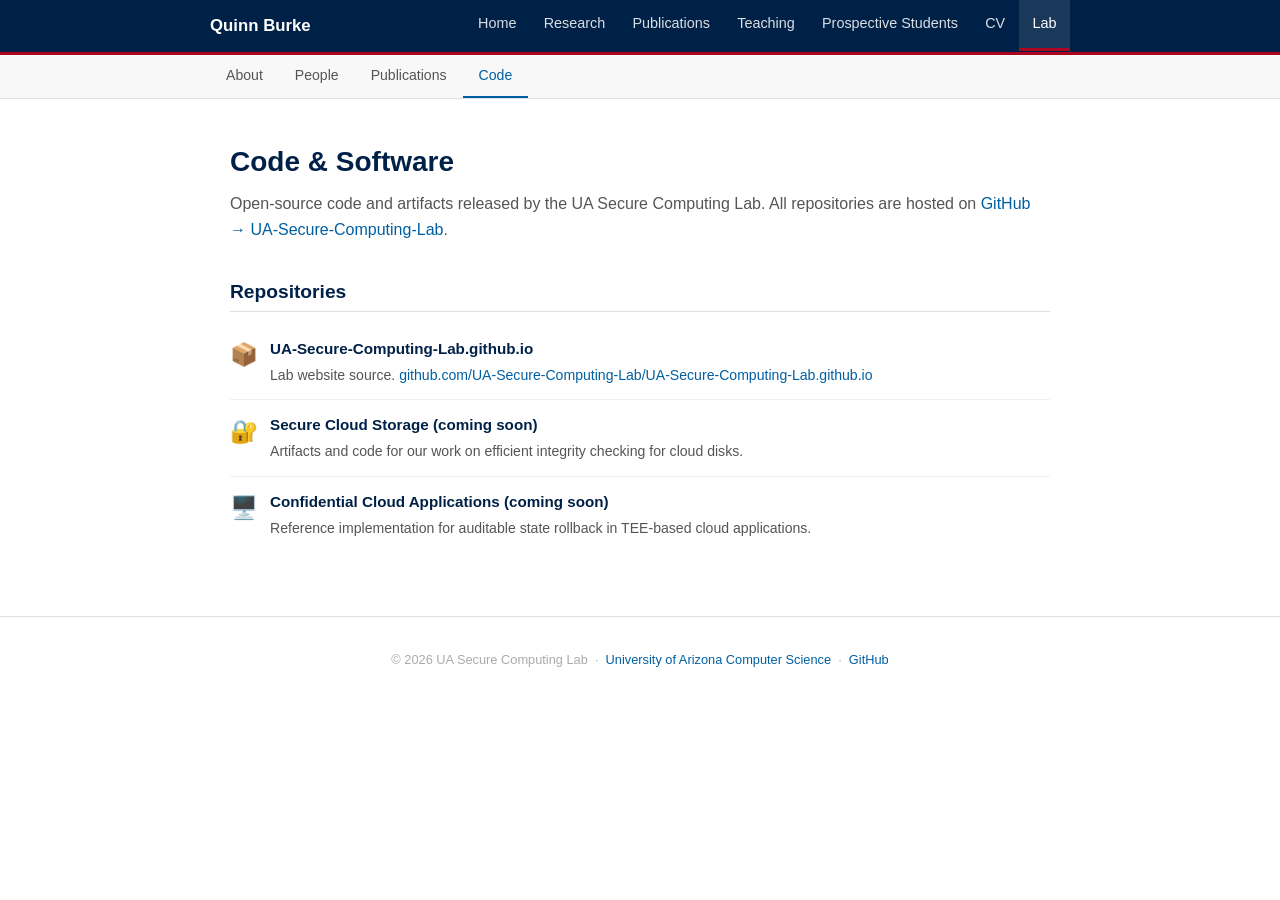
==== code.html @ 0851038f "Add UA Secure Computing Lab website with top nav, sub nav, About/People/Publications/Code pages Co-a" ====
<!DOCTYPE html>
<html lang="en">
<head>
  <meta charset="UTF-8" />
  <meta name="viewport" content="width=device-width, initial-scale=1" />
  <title>Code — UA Secure Computing Lab</title>
  <link rel="stylesheet" href="assets/css/main.css" />
</head>
<body>

<!-- ── Top navigation ── -->
<nav class="top-nav" aria-label="Site navigation">
  <div class="top-nav__inner">
    <span class="top-nav__name">Quinn Burke</span>
    <ul class="top-nav__links">
      <li><a href="https://www.quinnburke.net/">Home</a></li>
      <li><a href="https://www.quinnburke.net/research/">Research</a></li>
      <li><a href="https://www.quinnburke.net/publications/">Publications</a></li>
      <li><a href="https://www.quinnburke.net/teaching/">Teaching</a></li>
      <li><a href="https://www.quinnburke.net/prospective/">Prospective Students</a></li>
      <li><a href="https://www.quinnburke.net/cv.pdf">CV</a></li>
      <li><a href="index.html" class="active">Lab</a></li>
    </ul>
  </div>
</nav>

<!-- ── Sub navigation ── -->
<nav class="sub-nav" aria-label="Lab section navigation">
  <ul class="sub-nav__inner">
    <li><a href="index.html">About</a></li>
    <li><a href="people.html">People</a></li>
    <li><a href="publications.html">Publications</a></li>
    <li><a href="code.html" class="active">Code</a></li>
  </ul>
</nav>

<!-- ── Page content ── -->
<main class="page-wrap">

  <h1>Code &amp; Software</h1>
  <p style="color:var(--muted);">
    Open-source code and artifacts released by the UA Secure Computing Lab.
    All repositories are hosted on
    <a href="https://github.com/UA-Secure-Computing-Lab">GitHub → UA-Secure-Computing-Lab</a>.
  </p>

  <h2>Repositories</h2>

  <div class="repo-list">

    <div class="repo-entry">
      <div class="repo-icon">📦</div>
      <div>
        <strong>UA-Secure-Computing-Lab.github.io</strong>
        <p>
          Lab website source.
          <a href="https://github.com/UA-Secure-Computing-Lab/UA-Secure-Computing-Lab.github.io">
            github.com/UA-Secure-Computing-Lab/UA-Secure-Computing-Lab.github.io
          </a>
        </p>
      </div>
    </div>

    <!-- Placeholder entries — update as new repos are released -->
    <div class="repo-entry">
      <div class="repo-icon">🔐</div>
      <div>
        <strong>Secure Cloud Storage (coming soon)</strong>
        <p>Artifacts and code for our work on efficient integrity checking for cloud disks.</p>
      </div>
    </div>

    <div class="repo-entry">
      <div class="repo-icon">🖥️</div>
      <div>
        <strong>Confidential Cloud Applications (coming soon)</strong>
        <p>Reference implementation for auditable state rollback in TEE-based cloud applications.</p>
      </div>
    </div>

  </div>

</main>

<footer>
  &copy; 2026 UA Secure Computing Lab &nbsp;·&nbsp;
  <a href="https://www.cs.arizona.edu/">University of Arizona Computer Science</a> &nbsp;·&nbsp;
  <a href="https://github.com/UA-Secure-Computing-Lab">GitHub</a>
</footer>

</body>
</html>
---- assets/css/main.css ----
/* ──────────────────────────────────────────
   UA Secure Computing Lab — main stylesheet
   Mirrors the clean two-column academic
   style of quinnburke.net
   ────────────────────────────────────────── */

*, *::before, *::after { box-sizing: border-box; margin: 0; padding: 0; }

:root {
  --navy:   #002147;
  --blue:   #005fa3;
  --accent: #ab0520;   /* UA red */
  --light:  #f8f8f8;
  --border: #e0e0e0;
  --text:   #222;
  --muted:  #555;
  --max-w:  860px;
  --font:   'Helvetica Neue', Arial, sans-serif;
}

html { font-size: 16px; scroll-behavior: smooth; }

body {
  font-family: var(--font);
  color: var(--text);
  background: #fff;
  line-height: 1.65;
}

a { color: var(--blue); text-decoration: none; }
a:hover { text-decoration: underline; }

/* ── Top navigation ───────────────────── */
.top-nav {
  background: var(--navy);
  border-bottom: 3px solid var(--accent);
}

.top-nav__inner {
  max-width: var(--max-w);
  margin: 0 auto;
  display: flex;
  align-items: center;
  gap: 0;
}

.top-nav__name {
  font-size: 1.05rem;
  font-weight: 700;
  color: #fff;
  padding: 0.75rem 1.25rem 0.75rem 0;
  white-space: nowrap;
  flex-shrink: 0;
}

.top-nav__links {
  display: flex;
  list-style: none;
  margin-left: auto;
}

.top-nav__links li a {
  display: block;
  color: rgba(255,255,255,0.85);
  font-size: 0.9rem;
  padding: 0.75rem 0.85rem;
  transition: color .15s, background .15s;
}

.top-nav__links li a:hover,
.top-nav__links li a.active {
  color: #fff;
  background: rgba(255,255,255,0.1);
  text-decoration: none;
}

.top-nav__links li a.active {
  border-bottom: 3px solid var(--accent);
}

/* ── Sub navigation ───────────────────── */
.sub-nav {
  background: var(--light);
  border-bottom: 1px solid var(--border);
}

.sub-nav__inner {
  max-width: var(--max-w);
  margin: 0 auto;
  display: flex;
  list-style: none;
  gap: 0;
}

.sub-nav__inner li a {
  display: block;
  color: var(--muted);
  font-size: 0.88rem;
  padding: 0.55rem 1rem;
  border-bottom: 2px solid transparent;
  transition: color .15s, border-color .15s;
}

.sub-nav__inner li a:hover,
.sub-nav__inner li a.active {
  color: var(--blue);
  border-bottom-color: var(--blue);
  text-decoration: none;
}

/* ── Page content ─────────────────────── */
.page-wrap {
  max-width: var(--max-w);
  margin: 2.5rem auto 4rem;
  padding: 0 1.25rem;
}

/* ── Section headings ─────────────────── */
h1 {
  font-size: 1.75rem;
  font-weight: 700;
  color: var(--navy);
  margin-bottom: 0.4rem;
}

h2 {
  font-size: 1.2rem;
  font-weight: 700;
  color: var(--navy);
  margin: 2rem 0 0.6rem;
  padding-bottom: 0.2rem;
  border-bottom: 1px solid var(--border);
}

h3 {
  font-size: 1rem;
  font-weight: 700;
  color: var(--text);
  margin: 1.25rem 0 0.3rem;
}

p { margin-bottom: 0.9rem; }

/* ── Research areas grid ─────────────── */
.areas-grid {
  display: grid;
  grid-template-columns: repeat(auto-fill, minmax(250px, 1fr));
  gap: 1rem;
  margin-top: 0.75rem;
}

.area-card {
  background: var(--light);
  border: 1px solid var(--border);
  border-left: 4px solid var(--blue);
  padding: 0.85rem 1rem;
  border-radius: 3px;
}

.area-card strong {
  display: block;
  margin-bottom: 0.25rem;
  color: var(--navy);
}

.area-card p { font-size: 0.88rem; color: var(--muted); margin: 0; }

/* ── Publications list ───────────────── */
.pub-year {
  font-size: 1rem;
  font-weight: 700;
  color: var(--navy);
  margin: 1.75rem 0 0.5rem;
  padding-bottom: 0.2rem;
  border-bottom: 1px solid var(--border);
}

.pub-entry {
  padding: 0.65rem 0;
  border-bottom: 1px solid #f0f0f0;
  font-size: 0.93rem;
  line-height: 1.55;
}

.pub-entry:last-child { border-bottom: none; }

.pub-title {
  font-weight: 600;
  color: var(--text);
}

.pub-venue {
  color: var(--muted);
  font-style: italic;
}

.pub-authors { color: var(--muted); font-size: 0.88rem; }

.pub-links { margin-top: 0.25rem; font-size: 0.83rem; }
.pub-links a { margin-right: 0.6rem; color: var(--blue); }

/* ── People grid ─────────────────────── */
.people-grid {
  display: grid;
  grid-template-columns: repeat(auto-fill, minmax(200px, 1fr));
  gap: 1.25rem;
  margin-top: 0.75rem;
}

.person-card {
  text-align: center;
  padding: 1.1rem 0.75rem;
  border: 1px solid var(--border);
  border-radius: 4px;
  background: var(--light);
}

.person-card .avatar {
  width: 80px;
  height: 80px;
  border-radius: 50%;
  background: #ccc;
  margin: 0 auto 0.6rem;
  display: flex;
  align-items: center;
  justify-content: center;
  font-size: 1.8rem;
  color: #888;
  overflow: hidden;
}

.person-card .avatar img { width: 100%; height: 100%; object-fit: cover; }

.person-card strong { display: block; font-size: 0.95rem; color: var(--navy); }
.person-card .role  { font-size: 0.82rem; color: var(--muted); margin-top: 0.1rem; }
.person-card .links { font-size: 0.8rem; margin-top: 0.4rem; }
.person-card .links a { margin: 0 0.3rem; }

/* ── Code / Repos ────────────────────── */
.repo-list { margin-top: 0.75rem; }

.repo-entry {
  display: flex;
  align-items: flex-start;
  gap: 0.75rem;
  padding: 0.75rem 0;
  border-bottom: 1px solid #f0f0f0;
}

.repo-entry:last-child { border-bottom: none; }

.repo-icon {
  font-size: 1.4rem;
  color: var(--muted);
  flex-shrink: 0;
  margin-top: 0.1rem;
}

.repo-entry strong { display: block; color: var(--navy); font-size: 0.95rem; }
.repo-entry p { font-size: 0.88rem; color: var(--muted); margin: 0.2rem 0 0; }

/* ── Utility ─────────────────────────── */
.badge {
  display: inline-block;
  font-size: 0.72rem;
  font-weight: 600;
  padding: 0.15em 0.5em;
  border-radius: 3px;
  margin-left: 0.35rem;
  vertical-align: middle;
  background: #e8f0fb;
  color: var(--blue);
}

.badge.red { background: #fce8e8; color: var(--accent); }

footer {
  text-align: center;
  font-size: 0.8rem;
  color: #aaa;
  padding: 2rem 1rem;
  border-top: 1px solid var(--border);
  margin-top: 3rem;
}
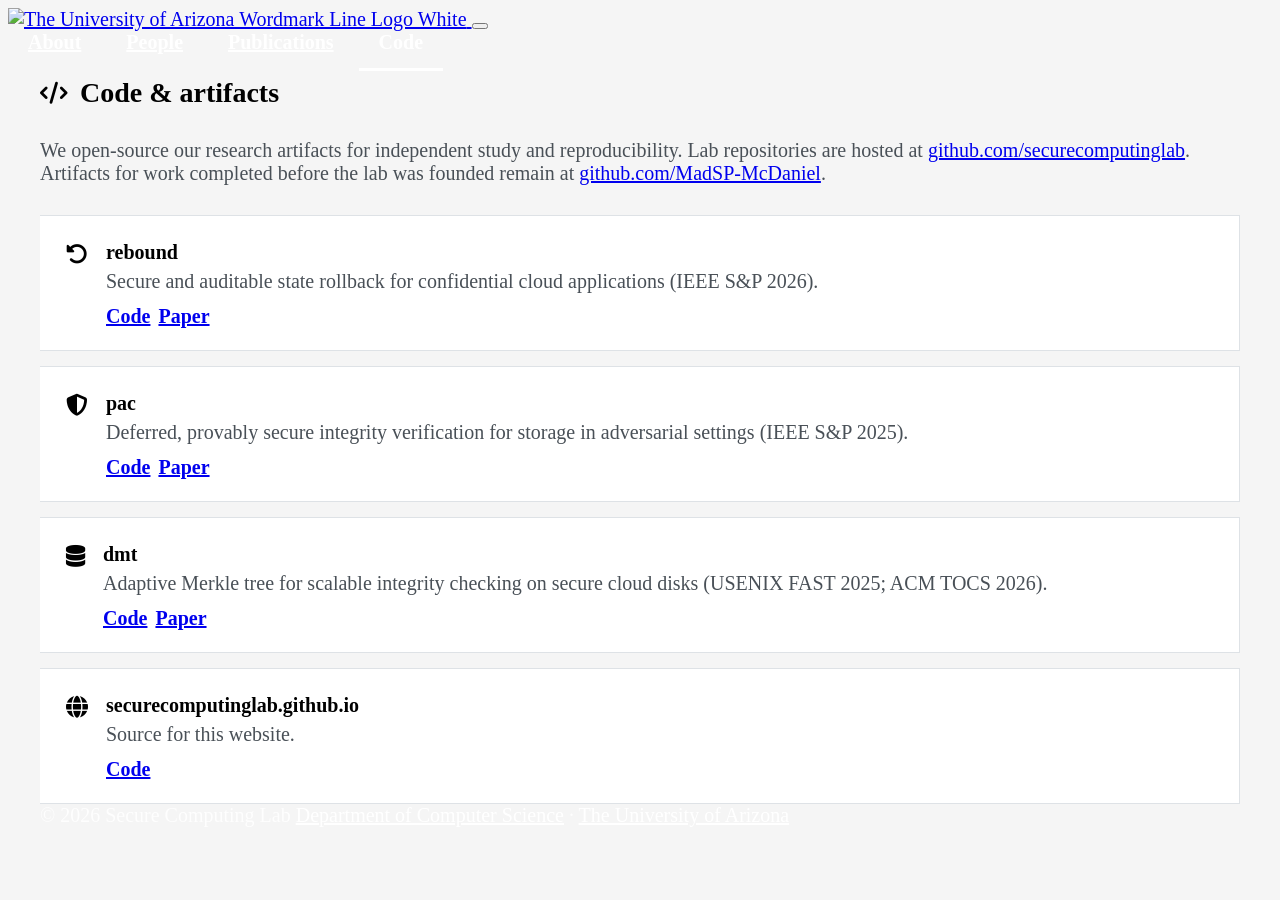
==== commit ee79c22d: "update lab site" ====
--- a/code.html
+++ b/code.html
@@ -1,92 +1,120 @@
 <!DOCTYPE html>
 <html lang="en">
+
 <head>
-  <meta charset="UTF-8" />
-  <meta name="viewport" content="width=device-width, initial-scale=1" />
-  <title>Code — UA Secure Computing Lab</title>
-  <link rel="stylesheet" href="assets/css/main.css" />
+    <meta charset="UTF-8">
+    <meta name="viewport" content="width=device-width, initial-scale=1.0">
+    <title>Secure Computing Lab: Code</title>
+    <link rel="stylesheet" href="https://use.typekit.net/emv3zbo.css">
+    <link href="https://cdn.digital.arizona.edu/lib/arizona-bootstrap/5.1.1/css/arizona-bootstrap.min.css"
+          rel="stylesheet"
+          integrity="sha384-Q2ESMuWgX+vvxe/YNIMpv4B2IrnXY4pftywzhO9l8b+QWfEqEswTxXz28vbNfNX9"
+          crossorigin="anonymous">
+    <link rel="stylesheet" href="https://cdnjs.cloudflare.com/ajax/libs/font-awesome/6.5.2/css/all.min.css">
+    <link rel="stylesheet" href="css/site.css">
 </head>
+
 <body>
+    <nav class="navbar navbar-expand-md navbar-dark navbar-az sticky-top py-0">
+        <div class="container">
+            <a href="https://www.arizona.edu" class="navbar-brand py-2" title="The University of Arizona homepage">
+                <img class="arizona-line-logo"
+                     alt="The University of Arizona Wordmark Line Logo White"
+                     src="https://cdn.digital.arizona.edu/logos/v1.0.0/ua_wordmark_line_logo_white_rgb.min.svg">
+            </a>
+            <button class="navbar-toggler my-2" type="button" data-bs-toggle="collapse" data-bs-target="#navbar-menu">
+                <span class="navbar-toggler-icon"></span>
+            </button>
+            <div id="navbar-menu" class="collapse navbar-collapse">
+                <div class="ms-auto navbar-nav">
+                    <a class="nav-link" href="./">About</a>
+                    <a class="nav-link" href="people.html">People</a>
+                    <a class="nav-link" href="publications.html">Publications</a>
+                    <a class="nav-link active" href="code.html">Code</a>
+                </div>
+            </div>
+        </div>
+    </nav>
 
-<!-- ── Top navigation ── -->
-<nav class="top-nav" aria-label="Site navigation">
-  <div class="top-nav__inner">
-    <span class="top-nav__name">Quinn Burke</span>
-    <ul class="top-nav__links">
-      <li><a href="https://www.quinnburke.net/">Home</a></li>
-      <li><a href="https://www.quinnburke.net/research/">Research</a></li>
-      <li><a href="https://www.quinnburke.net/publications/">Publications</a></li>
-      <li><a href="https://www.quinnburke.net/teaching/">Teaching</a></li>
-      <li><a href="https://www.quinnburke.net/prospective/">Prospective Students</a></li>
-      <li><a href="https://www.quinnburke.net/cv.pdf">CV</a></li>
-      <li><a href="index.html" class="active">Lab</a></li>
-    </ul>
-  </div>
-</nav>
+    <div class="container container-narrow mt-4 pb-5 px-3">
 
-<!-- ── Sub navigation ── -->
-<nav class="sub-nav" aria-label="Lab section navigation">
-  <ul class="sub-nav__inner">
-    <li><a href="index.html">About</a></li>
-    <li><a href="people.html">People</a></li>
-    <li><a href="publications.html">Publications</a></li>
-    <li><a href="code.html" class="active">Code</a></li>
-  </ul>
-</nav>
+        <div class="mb-5">
+            <h2 class="section-title"><i class="fa-solid fa-code"></i> Code &amp; artifacts</h2>
+            <p class="scholar-note">
+                We open-source our research artifacts for independent study and reproducibility.
+                Lab repositories are hosted at
+                <a href="https://github.com/securecomputinglab" target="_blank">github.com/securecomputinglab</a>.
+                Artifacts for work completed before the lab was founded remain at
+                <a href="https://github.com/MadSP-McDaniel" target="_blank">github.com/MadSP-McDaniel</a>.
+            </p>
 
-<!-- ── Page content ── -->
-<main class="page-wrap">
+            <div class="repo-entry">
+                <i class="fa-solid fa-rotate-left"></i>
+                <div>
+                    <div class="repo-name">rebound</div>
+                    <div class="repo-desc">
+                        Secure and auditable state rollback for confidential cloud applications
+                        (IEEE S&amp;P 2026).
+                    </div>
+                    <div class="pub-links">
+                        <a class="btn btn-outline-red" href="https://github.com/MadSP-McDaniel/rebound" target="_blank">Code</a>
+                        <a class="btn btn-outline-red" href="https://www.quinnburke.net/papers/2026_ieeesp__rebound.pdf" target="_blank">Paper</a>
+                    </div>
+                </div>
+            </div>
 
-  <h1>Code &amp; Software</h1>
-  <p style="color:var(--muted);">
-    Open-source code and artifacts released by the UA Secure Computing Lab.
-    All repositories are hosted on
-    <a href="https://github.com/UA-Secure-Computing-Lab">GitHub → UA-Secure-Computing-Lab</a>.
-  </p>
+            <div class="repo-entry">
+                <i class="fa-solid fa-shield-halved"></i>
+                <div>
+                    <div class="repo-name">pac</div>
+                    <div class="repo-desc">
+                        Deferred, provably secure integrity verification for storage in adversarial settings
+                        (IEEE S&amp;P 2025).
+                    </div>
+                    <div class="pub-links">
+                        <a class="btn btn-outline-red" href="https://github.com/MadSP-McDaniel/pac" target="_blank">Code</a>
+                        <a class="btn btn-outline-red" href="https://www.quinnburke.net/papers/2025_sp__pac.pdf" target="_blank">Paper</a>
+                    </div>
+                </div>
+            </div>
 
-  <h2>Repositories</h2>
+            <div class="repo-entry">
+                <i class="fa-solid fa-database"></i>
+                <div>
+                    <div class="repo-name">dmt</div>
+                    <div class="repo-desc">
+                        Adaptive Merkle tree for scalable integrity checking on secure cloud disks
+                        (USENIX FAST 2025; ACM TOCS 2026).
+                    </div>
+                    <div class="pub-links">
+                        <a class="btn btn-outline-red" href="https://github.com/MadSP-McDaniel/dmt" target="_blank">Code</a>
+                        <a class="btn btn-outline-red" href="https://www.quinnburke.net/papers/2025_fast__dmt.pdf" target="_blank">Paper</a>
+                    </div>
+                </div>
+            </div>
 
-  <div class="repo-list">
+            <div class="repo-entry">
+                <i class="fa-solid fa-globe"></i>
+                <div>
+                    <div class="repo-name">securecomputinglab.github.io</div>
+                    <div class="repo-desc">Source for this website.</div>
+                    <div class="pub-links">
+                        <a class="btn btn-outline-red" href="https://github.com/securecomputinglab/securecomputinglab.github.io" target="_blank">Code</a>
+                    </div>
+                </div>
+            </div>
 
-    <div class="repo-entry">
-      <div class="repo-icon">📦</div>
-      <div>
-        <strong>UA-Secure-Computing-Lab.github.io</strong>
-        <p>
-          Lab website source.
-          <a href="https://github.com/UA-Secure-Computing-Lab/UA-Secure-Computing-Lab.github.io">
-            github.com/UA-Secure-Computing-Lab/UA-Secure-Computing-Lab.github.io
-          </a>
-        </p>
-      </div>
+        </div>
     </div>
 
-    <!-- Placeholder entries — update as new repos are released -->
-    <div class="repo-entry">
-      <div class="repo-icon">🔐</div>
-      <div>
-        <strong>Secure Cloud Storage (coming soon)</strong>
-        <p>Artifacts and code for our work on efficient integrity checking for cloud disks.</p>
-      </div>
-    </div>
+    <footer class="az-footer py-4">
+        <div class="container container-narrow px-3 d-flex flex-wrap justify-content-between gap-2 small">
+            <span>© 2026 Secure Computing Lab</span>
+            <span><a href="https://cs.arizona.edu/">Department of Computer Science</a> · <a href="https://www.arizona.edu/">The University of Arizona</a></span>
+        </div>
+    </footer>
 
-    <div class="repo-entry">
-      <div class="repo-icon">🖥️</div>
-      <div>
-        <strong>Confidential Cloud Applications (coming soon)</strong>
-        <p>Reference implementation for auditable state rollback in TEE-based cloud applications.</p>
-      </div>
-    </div>
+    <script src="https://cdn.digital.arizona.edu/lib/arizona-bootstrap/5.1.1/js/arizona-bootstrap.bundle.min.js"></script>
+</body>
 
-  </div>
-
-</main>
-
-<footer>
-  &copy; 2026 UA Secure Computing Lab &nbsp;·&nbsp;
-  <a href="https://www.cs.arizona.edu/">University of Arizona Computer Science</a> &nbsp;·&nbsp;
-  <a href="https://github.com/UA-Secure-Computing-Lab">GitHub</a>
-</footer>
-
-</body>
 </html>
--- a/css/site.css
+++ b/css/site.css
@@ -0,0 +1,407 @@
+/* Shared site styles: Arizona Bootstrap theme overrides
+ *
+ * Everything above the "Lab-specific components" section is a verbatim copy of
+ * css/site.css on quinnburke.net, so the two sites render identically. Edit it
+ * there first, then copy the file across; put lab-only rules in the section at
+ * the bottom, which quinnburke.net does not carry. */
+
+:root {
+    font-size: 20px;
+    --bs-body-bg: #f5f5f5;
+}
+
+body {
+    background-color: #f5f5f5;
+}
+
+/* ── Navbar (red brand bar with site menu) ── */
+.navbar-az {
+    background-color: var(--bs-red);
+}
+.navbar-az .container { max-width: 1200px; }
+.navbar-az .navbar-brand .arizona-line-logo { margin-left: 0; }
+.navbar-az .nav-link {
+    color: #fff;
+    font-size: 1rem;
+    font-weight: 600;
+    padding: 0.75rem 1rem;
+    border-bottom: 3px solid transparent;
+}
+/* Arizona Bootstrap marks the current link with a grey pill and its own red
+   text-underline. Both are suppressed here: the border-bottom is the indicator. */
+.navbar-az .nav-link:hover,
+.navbar-az .nav-link.active,
+.navbar-az .nav-link:active {
+    color: #fff;
+    background-color: transparent;
+    border-radius: 0;
+    text-decoration: none;
+    border-bottom-color: #fff;
+}
+
+/* ── Per-page sub-menu (blue bar) ──
+   Carries navbar-az as well, so it inherits Arizona Bootstrap's condensed
+   navbar font; the rules below are declared after the .navbar-az ones and so
+   win on colour. Wrap it and the red navbar in one .sticky-top (rather than
+   making each sticky, which would pin both to top:0 and overlap them):
+
+   <div class="sticky-top">
+       <nav class="navbar navbar-expand-md navbar-dark navbar-az py-0"> ... </nav>
+       <nav class="navbar-az subnav-az" id="page-subnav">
+           <div class="container d-flex flex-wrap">
+               <a class="nav-link active" href="#overview">Overview</a>
+               <a class="nav-link" href="#syllabus">Syllabus</a>
+           </div>
+       </nav>
+   </div>
+
+   .active is not static: Bootstrap's scrollspy moves it as the page scrolls.
+   Put this on <body> and give each target section a scroll-margin-top that
+   matches the root-margin top inset (see the course page for a worked example):
+
+   <body data-bs-spy="scroll" data-bs-target="#page-subnav"
+         data-bs-root-margin="-120px 0px -40%">
+
+   Leave data-bs-smooth-scroll off: its click handler scrolls to the raw
+   offsetTop and ignores scroll-margin-top, dropping headings behind the bars.
+*/
+.subnav-az {
+    background-color: var(--bs-blue);
+}
+.subnav-az .container { max-width: 1200px; }
+.subnav-az .nav-link {
+    color: #fff;
+    font-size: 1rem;
+    font-weight: 600;
+    padding: 0.5rem 1rem;
+    border-bottom: 3px solid transparent;
+}
+.subnav-az .nav-link:hover,
+.subnav-az .nav-link.active,
+.subnav-az .nav-link:active {
+    color: #fff;
+    background-color: transparent;
+    border-radius: 0;
+    text-decoration: none;
+    border-bottom-color: var(--bs-sky);
+}
+
+/* ── Layout ── */
+.container-narrow {
+    max-width: 1200px;
+    margin: auto;
+}
+
+/* ── Section headings ── */
+.section-title {
+    font-weight: 700;
+    color: var(--bs-blue);
+    font-size: 1.4rem;
+    padding-bottom: 0.4rem;
+    margin-bottom: 1.1rem;
+    border-bottom: 3px solid var(--bs-red);
+    display: flex;
+    align-items: center;
+    gap: 0.6rem;
+}
+.section-title i { color: var(--bs-red); font-size: 1.1rem; }
+
+.card-heading {
+    font-size: 1.15rem;
+    font-weight: 700;
+    color: var(--bs-blue);
+    margin-bottom: 1rem;
+    display: flex;
+    align-items: center;
+    gap: 0.6rem;
+    line-height: 1.3;
+}
+.card-heading i { color: var(--bs-red); }
+
+/* ── Profile ── */
+.profile-img {
+    width: 250px;
+    height: 250px;
+    object-fit: cover;
+    border-radius: 4px;
+    box-shadow: 0 6px 24px rgba(12, 35, 75, 0.18);
+    flex-shrink: 0;
+}
+
+.name-title {
+    font-weight: 800;
+    color: var(--bs-blue);
+    letter-spacing: -0.01em;
+    margin-bottom: 0.35rem;
+}
+
+.subtitle {
+    color: #495057;
+    margin-bottom: 0.9rem;
+}
+
+.contact-row {
+    color: #495057;
+    margin-bottom: 0.35rem;
+    display: flex;
+    align-items: center;
+    gap: 0.5rem;
+}
+.contact-row i { color: var(--bs-red); font-size: 0.9rem; width: 16px; }
+.contact-row a { color: #495057; }
+.contact-row a:hover { color: var(--bs-red); }
+
+.social-icons { margin-top: 1rem; }
+.social-icons a {
+    color: var(--bs-blue);
+    font-size: 1.25rem;
+    transition: color 0.2s, transform 0.2s;
+    display: inline-block;
+}
+.social-icons a:hover {
+    color: var(--bs-red);
+    transform: translateY(-3px);
+}
+
+/* ── Callout ── */
+.az-callout {
+    background-color: var(--bs-cool-gray);
+    border-left: 5px solid var(--bs-azurite);
+    padding: 1rem 1.25rem;
+    margin-top: 1.25rem;
+    display: flex;
+    align-items: center;
+    gap: 0.85rem;
+}
+.az-callout i { color: var(--bs-azurite); }
+
+/* ── News ── */
+.news-list { list-style: none; padding: 0; margin: 0; }
+.news-list li {
+    padding: 0.65rem 0;
+    border-bottom: 1px solid #dee2e6;
+    display: flex;
+    gap: 0.6rem;
+    line-height: 1.6;
+}
+.news-list li:last-child { border-bottom: none; }
+.news-list li::before {
+    content: '▸';
+    color: var(--bs-red);
+    font-size: 0.8rem;
+    margin-top: 0.2rem;
+    flex-shrink: 0;
+}
+.news-list b { color: var(--bs-blue); }
+
+/* ── Publications ── */
+.pub-entry {
+    background: #fff;
+    border: 1px solid #dee2e6;
+    border-left: 4px solid var(--bs-red);
+    padding: 1.1rem 1.3rem;
+    margin-bottom: 0.75rem;
+    transition: box-shadow 0.2s;
+}
+.pub-entry:hover { box-shadow: 0 4px 16px rgba(12, 35, 75, 0.12); }
+.pub-entry:last-child { margin-bottom: 0; }
+
+.pub-title { font-weight: 700; color: var(--bs-blue); line-height: 1.4; margin-bottom: 0.25rem; }
+.pub-authors { margin-bottom: 0.2rem; }
+.pub-venue { font-style: italic; color: #495057; margin-bottom: 0.6rem; }
+
+.pub-links { display: flex; flex-wrap: wrap; gap: 0.4rem; }
+.pub-links .btn {
+    --bs-btn-padding-y: 0.15rem;
+    --bs-btn-padding-x: 0.65rem;
+    --bs-btn-font-size: 0.85rem;
+    font-weight: 600;
+}
+
+.scholar-note { color: #495057; margin-bottom: 1.5rem; }
+
+/* ── Research page ── */
+.research-img {
+    border-radius: 4px;
+    border: 1px solid #dee2e6;
+    box-shadow: 0 4px 20px rgba(12, 35, 75, 0.1);
+    max-width: 100%;
+    display: block;
+    margin: 0 auto 1.5rem;
+    width: 55%;
+}
+
+.kw-label {
+    font-size: 0.78rem;
+    font-weight: 700;
+    text-transform: uppercase;
+    letter-spacing: 0.08em;
+    color: var(--bs-red);
+    margin-bottom: 0.3rem;
+    margin-top: 1rem;
+}
+
+/* ── Footer ── */
+.az-footer {
+    background-color: var(--bs-blue);
+    border-top: 5px solid var(--bs-red);
+    color: rgba(255, 255, 255, 0.85);
+}
+.az-footer a { color: #fff; }
+
+
+/* ══ Lab-specific components ══
+   Rules below exist only on the lab site. They reuse the card treatment of
+   .pub-entry above (white panel, hairline border, red left rule), so the
+   grids read as the same system as the publication list. */
+
+/* ── Research areas / topic cards ── */
+.card-grid {
+    display: grid;
+    grid-template-columns: repeat(auto-fill, minmax(260px, 1fr));
+    gap: 0.75rem;
+}
+
+.area-card {
+    background: #fff;
+    border: 1px solid #dee2e6;
+    border-left: 4px solid var(--bs-red);
+    padding: 1.1rem 1.3rem;
+    transition: box-shadow 0.2s;
+}
+/* Only the three expandable cards lift on hover; a hover response on the static
+   three would advertise a click that does nothing. */
+.area-card-toggle:hover { box-shadow: 0 4px 16px rgba(12, 35, 75, 0.12); }
+.area-card .area-name {
+    font-weight: 700;
+    color: var(--bs-blue);
+    line-height: 1.4;
+    margin-bottom: 0.3rem;
+    display: flex;
+    align-items: center;
+    gap: 0.5rem;
+}
+.area-card .area-name i { color: var(--bs-red); font-size: 0.9rem; }
+.area-card p { color: #495057; font-size: 0.9rem; margin-bottom: 0; }
+
+/* ── Expandable research areas ──
+   Three of the area cards carry a longer write-up. The trigger is an <a role="button">
+   rather than a <button>: a button's content model is phrasing content only, so the
+   <div>/<p> card markup would be invalid inside one, whereas <a> is transparent and
+   keeps the clickable cards byte-identical to the static ones. Bootstrap's collapse
+   data-api calls preventDefault() on anchor triggers, so the href never jumps the
+   page; it is there as a no-JS fallback. Detail panels sit outside the grid (see
+   index.html) so an open panel spans the full width rather than stretching one grid
+   row; Bootstrap animates the height and toggles aria-expanded, which is what the
+   open-state styling below keys off. */
+.area-card-toggle {
+    display: block;
+    cursor: pointer;
+    color: inherit;
+    text-decoration: none;
+    /* .area-card already sets background, padding, and the red left rule. */
+}
+.area-card-toggle:hover { color: inherit; text-decoration: none; }
+
+.area-more {
+    display: inline-flex;
+    align-items: center;
+    gap: 0.35rem;
+    margin-top: 0.6rem;
+    font-size: 0.8rem;
+    font-weight: 700;
+    text-transform: uppercase;
+    letter-spacing: 0.06em;
+    color: var(--bs-red);
+}
+.area-more i { font-size: 0.7rem; transition: transform 0.2s ease-in-out; }
+@media (prefers-reduced-motion: reduce) { .area-more i { transition: none; } }
+
+.area-card-toggle[aria-expanded="true"] {
+    background: var(--bs-cool-gray);
+    box-shadow: 0 4px 16px rgba(12, 35, 75, 0.12);
+}
+.area-card-toggle[aria-expanded="true"] .area-more i { transform: rotate(180deg); }
+
+/* ── Research area detail panels ──
+   The gap above the panel lives on .area-detail, not on the .collapse wrapper, so
+   it simply is not rendered while the wrapper is display:none; .collapsing clips
+   with overflow:hidden, so it does not disturb the height animation either. */
+.area-detail {
+    margin-top: 0.75rem;
+    background: #fff;
+    border: 1px solid #dee2e6;
+    border-top: 4px solid var(--bs-red);
+    padding: 1.5rem 1.5rem 1.3rem;
+}
+.area-detail > *:last-child { margin-bottom: 0; }
+.area-detail ul:last-child { margin-bottom: 0; }
+
+/* ── People ── */
+.people-grid {
+    display: grid;
+    grid-template-columns: repeat(auto-fill, minmax(230px, 1fr));
+    gap: 0.75rem;
+}
+
+.person-card {
+    background: #fff;
+    border: 1px solid #dee2e6;
+    border-top: 4px solid var(--bs-red);
+    padding: 1.3rem 1.1rem;
+    text-align: center;
+    transition: box-shadow 0.2s;
+}
+.person-card:hover { box-shadow: 0 4px 16px rgba(12, 35, 75, 0.12); }
+
+.person-card .avatar {
+    width: 110px;
+    height: 110px;
+    border-radius: 50%;
+    object-fit: cover;
+    margin: 0 auto 0.75rem;
+    display: block;
+    box-shadow: 0 4px 16px rgba(12, 35, 75, 0.18);
+}
+/* Placeholder for members without a photo yet. */
+.person-card .avatar-blank {
+    background: var(--bs-cool-gray);
+    color: var(--bs-blue);
+    font-size: 2.2rem;
+    display: flex;
+    align-items: center;
+    justify-content: center;
+    box-shadow: none;
+}
+
+.person-card .person-name { font-weight: 700; color: var(--bs-blue); line-height: 1.3; }
+.person-card .person-role { color: #495057; font-size: 0.85rem; margin-top: 0.15rem; }
+.person-card .person-links { margin-top: 0.5rem; display: flex; flex-wrap: wrap; justify-content: center; gap: 0.4rem; }
+
+/* Empty-roster note, e.g. "no alumni yet". */
+.roster-empty { color: #495057; font-style: italic; margin-bottom: 0; }
+
+/* ── Code / repositories ── */
+.repo-entry {
+    background: #fff;
+    border: 1px solid #dee2e6;
+    border-left: 4px solid var(--bs-red);
+    padding: 1.1rem 1.3rem;
+    margin-bottom: 0.75rem;
+    display: flex;
+    align-items: flex-start;
+    gap: 0.9rem;
+    transition: box-shadow 0.2s;
+}
+.repo-entry:hover { box-shadow: 0 4px 16px rgba(12, 35, 75, 0.12); }
+.repo-entry:last-child { margin-bottom: 0; }
+
+.repo-entry > i {
+    color: var(--bs-red);
+    font-size: 1.1rem;
+    flex-shrink: 0;
+    margin-top: 0.25rem;
+}
+.repo-name { font-weight: 700; color: var(--bs-blue); line-height: 1.4; margin-bottom: 0.2rem; }
+.repo-desc { color: #495057; margin-bottom: 0.6rem; }
+.repo-entry .pub-links { margin-top: 0; }
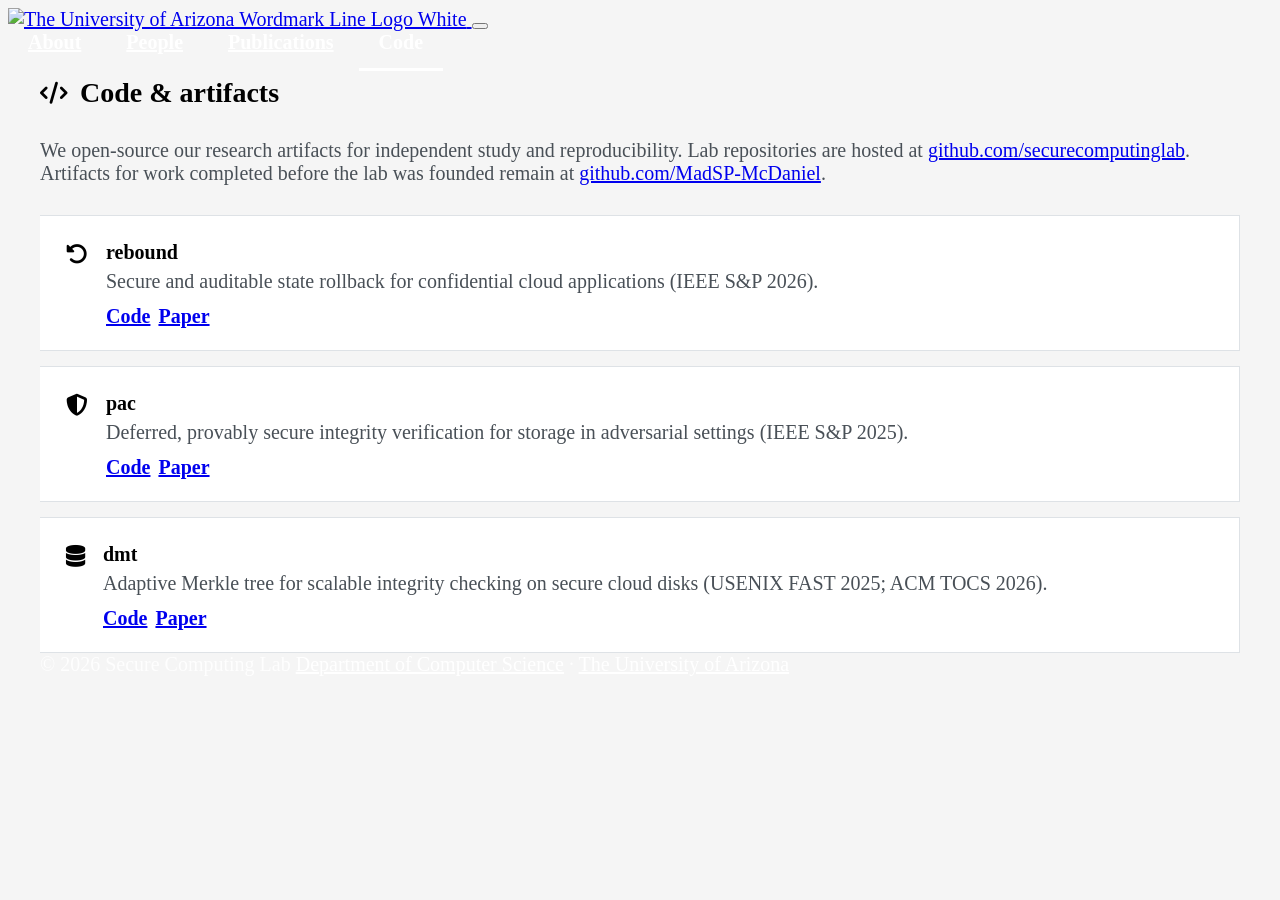
==== commit a43ec4fb: "update site" ====
--- a/code.html
+++ b/code.html
@@ -93,17 +93,6 @@
                 </div>
             </div>
 
-            <div class="repo-entry">
-                <i class="fa-solid fa-globe"></i>
-                <div>
-                    <div class="repo-name">securecomputinglab.github.io</div>
-                    <div class="repo-desc">Source for this website.</div>
-                    <div class="pub-links">
-                        <a class="btn btn-outline-red" href="https://github.com/securecomputinglab/securecomputinglab.github.io" target="_blank">Code</a>
-                    </div>
-                </div>
-            </div>
-
         </div>
     </div>
 
--- a/css/site.css
+++ b/css/site.css
@@ -254,6 +254,24 @@
    Rules below exist only on the lab site. They reuse the card treatment of
    .pub-entry above (white panel, hairline border, red left rule), so the
    grids read as the same system as the publication list. */
+
+/* ── Lab logo ──
+   The personal site's .profile-img is a square with object-fit: cover, which
+   would crop a 16:9 logo. This sizes by width and lets height follow, so the
+   artwork is never cut. The logo ships with an opaque near-white background
+   rather than transparency, so it needs a hairline border to define its edge
+   against the #f5f5f5 page; the radius and shadow match .profile-img so the two
+   site headers read as the same treatment. */
+.lab-logo {
+    width: 300px;
+    max-width: 100%;
+    height: auto;
+    background: #fff;
+    border: 1px solid #dee2e6;
+    border-radius: 4px;
+    box-shadow: 0 6px 24px rgba(12, 35, 75, 0.18);
+    flex-shrink: 0;
+}
 
 /* ── Research areas / topic cards ── */
 .card-grid {
